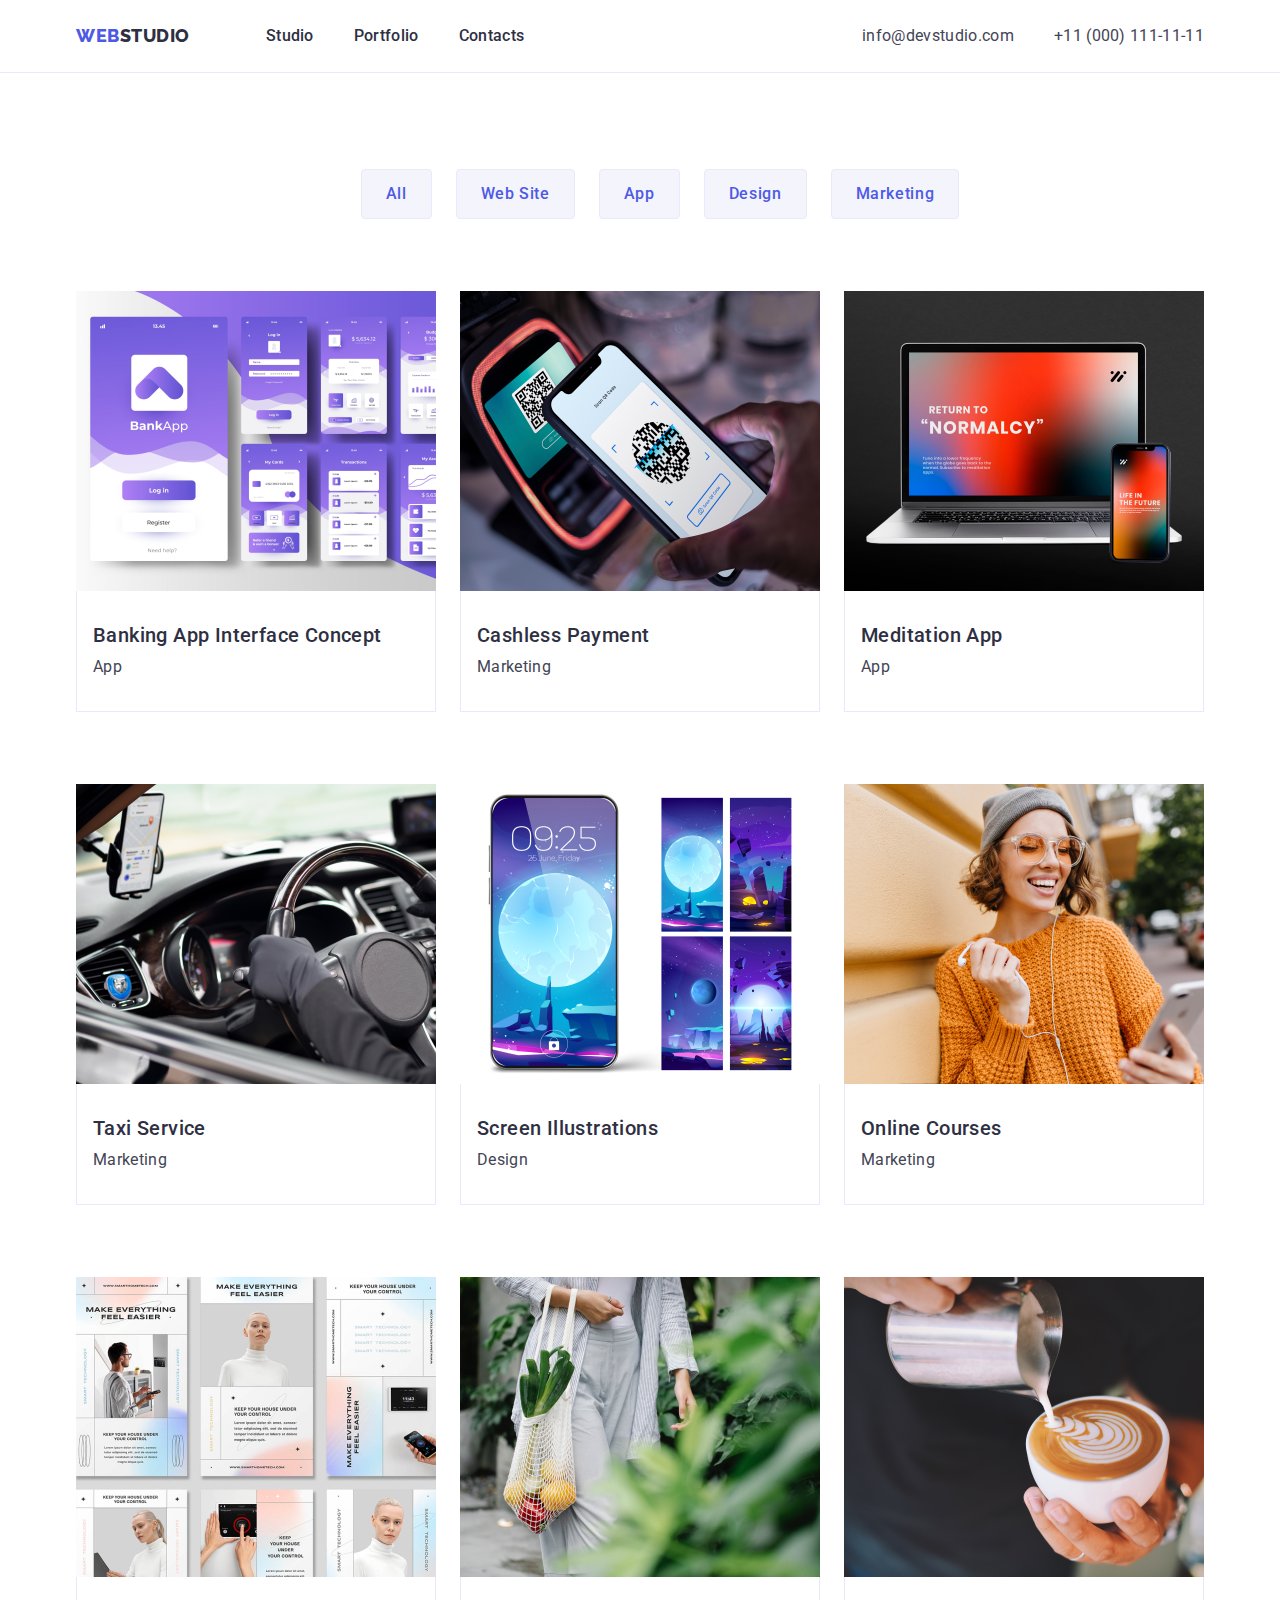
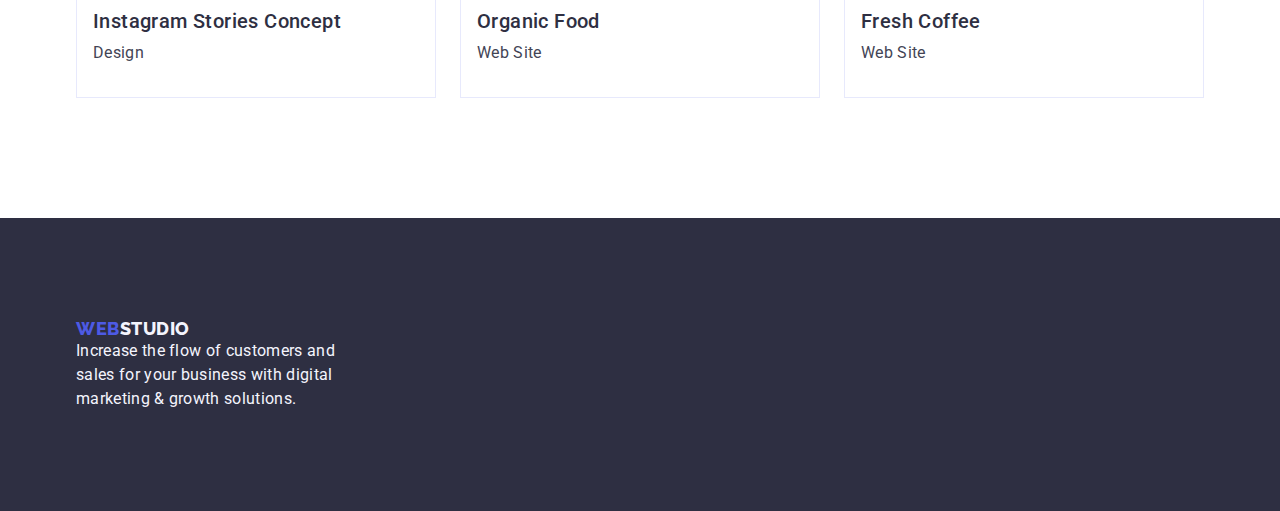
==== portfolio.html @ c572148c "Initial commit" ====
<!DOCTYPE html>
<html lang="en">

<head>
    <meta charset="UTF-8">
    <meta http-equiv="X-UA-Compatible" content="IE=edge">
    <meta name="viewport" content="width=device-width, initial-scale=1.0">
    <link rel="stylesheet" href="https://cdn.jsdelivr.net/npm/modern-normalize@1.1.0/modern-normalize.min.css">
    <link rel="preconnect" href="https://fonts.googleapis.com">
    <link rel="preconnect" href="https://fonts.gstatic.com" crossorigin>
    <link
        href="https://fonts.googleapis.com/css2?family=Raleway:wght@800&family=Roboto:wght@400;500;700;900&display=swap"
        rel="stylesheet">
    <link rel="stylesheet" href="./css/styles.css" />
    <title>Portfolio</title>
</head>

<body>
    <!-- Header Page -->
    <header class="page-header">

        <div class="container header-container">
            <nav class="nav-container">
                <a class="logo link" href="./index.html">Web<span class="logo-studio">Studio</span></a>
                <ul class="list nav-list-container">
                    <li><a class="nav-links link" href="./index.html">Studio</a></li>
                    <li><a class="nav-links link" href="./portfolio.html">Portfolio</a></li>
                    <li><a class="nav-links link" href="">Contacts</a></li>
                </ul>
            </nav>
            <address class="adress-list adress-container">
                <ul class="adress-links list adress-list-container">
                    <li><a class="adress-link link" href="mailto:info@devstudio.com">info@devstudio.com</a></li>
                    <li><a class="adress-link link" href="tel:+110001111111">+11 (000) 111-11-11</a></li>
                </ul>
            </address>
        </div>
    </header>
    <!-- Main Content -->
    <main>

        <section class="portfolio-main">

            <div class="container">
                <h1 class="visually-hidden">Portfolio-content</h1>

                <!-- Buttons -->

                <ul class="list buttons-list-container">
                    <li><button type="button" class="button-list">All</button></li>
                    <li><button type="button" class="button-list">Web Site</button></li>
                    <li><button type="button" class="button-list">App</button></li>
                    <li><button type="button" class="button-list">Design</button></li>
                    <li><button type="button" class="button-list">Marketing</button></li>
                </ul>

                <!-- Project Cards -->


                <ul class="list project-card-container">
                    <li class="project-card-list">
                        <a class="link" href="">
                            <img src="./images/portfolio/Card1.jpg" alt="Banking App Interface" width="360"
                                height="300">
                            <div class="card-container">
                                <h2 class="project-card-title">Banking App Interface Concept</h2>
                                <p class="project-card-text">App</p>
                            </div>
                        </a>
                    </li>
                    <li class="project-card-list">
                        <a class="link" href="">
                            <img src="./images/portfolio/Card2.jpg" alt="Phone scans QR code" width="360" height="300">
                            <div class="card-container">
                                <h2 class="project-card-title">Cashless Payment</h2>
                                <p class="project-card-text">Marketing</p>
                            </div>
                        </a>
                    </li>
                    <li class="project-card-list">
                        <a class="link" href="">
                            <img src="./images/portfolio/Card3.jpg" alt="Laptop and phone" width="360" height="300">
                            <div class="card-container">
                                <h2 class="project-card-title">Meditation App</h2>
                                <p class="project-card-text">App</p>
                            </div>
                        </a>
                    </li>
                    <li class="project-card-list">
                        <a class="link" href="">
                            <img src="./images/portfolio/Card4.jpg" alt="car steering wheel" width="360" height="300">
                            <div class="card-container">
                                <h2 class="project-card-title">Taxi Service</h2>
                                <p class="project-card-text">Marketing</p>
                            </div>
                        </a>
                    </li>
                    <li class="project-card-list">
                        <a class="link" href="">
                            <img src="./images/portfolio/Card5.jpg" alt="Screen Illustrations" width="360" height="300">
                            <div class="card-container">
                                <h2 class="project-card-title">Screen Illustrations</h2>
                                <p class="project-card-text">Design</p>
                            </div>
                        </a>
                    </li>
                    <li class="project-card-list">
                        <a class="link" href="">
                            <img src="./images/portfolio/Card6.jpg" alt="Marketing" width="360" height="300">
                            <div class="card-container">
                                <h2 class="project-card-title">Online Courses</h2>
                                <p class="project-card-text">Marketing</p>
                            </div>
                        </a>
                    </li>
                    <li class="project-card-list">
                        <a class="link" href="">
                            <img src="./images/portfolio/Card7.jpg" alt="Instagram Stories Concept" width="360"
                                height="300">
                            <div class="card-container">
                                <h2 class="project-card-title">Instagram Stories Concept</h2>
                                <p class="project-card-text">Design</p>
                            </div>
                        </a>
                    </li>
                    <li class="project-card-list">
                        <a class="link" href="">
                            <img src="./images/portfolio/Card8.jpg" alt="Woman carrying fruit and vegetables in a bag"
                                width="360" height="300">
                            <div class="card-container">
                                <h2 class="project-card-title">Organic Food</h2>
                                <p class="project-card-text">Web Site</p>
                            </div>
                        </a>
                    </li>
                    <li class="project-card-list">
                        <a class="link" href="">
                            <img src="./images/portfolio/Card9.jpg" alt="cream coffee" width="360" height="300">
                            <div class="card-container">
                                <h2 class="project-card-title">Fresh Coffee</h2>
                                <p class="project-card-text">Web Site</p>
                            </div>
                        </a>
                    </li>
                </ul>
            </div>
        </section>

    </main>

    <!-- Footer Page -->
    <footer class="page-footer">
        <div class="container footer-container">
            <a class="logo link" href="./index.html">Web<span class="logo-footer">Studio</span></a>
            <p class="footer-text footer-text-container">
                Increase the flow of customers and sales for your business with digital marketing & growth solutions.
            </p>
        </div>

    </footer>
</body>

</html>
---- css/styles.css ----
:root {
    --PrimaryBrand: #4D5AE5;
    --PressedState: #404BBF;
    --TextColor: #2E2F42;
    --WhiteBackground: #FFFFFF;
    --BodyText: #434455;
    --Cloud: #F4F4FD;
}

body {
    font-family: 'Roboto', sans-serif;
    color: #434455;
    background-color: #FFFFFF;
}

button {
    cursor: pointer;
    font-family: inherit;
}

.container {
    width: 1158px;
    padding: 0 15px;
    margin: 0 auto;
}

h1, h2, h3, h4, h5, h6,
p {
    margin: 0;
}

img {
    display: block;
}

* {
    margin-top: 0;
    margin-bottom: 0;
}

.visually-hidden {
    position: absolute;
    width: 1px;
    height: 1px;
    margin: -1px;
    border: 0;
    padding: 0;
    white-space: nowrap;
    clip-path: inset(100%);
    clip: rect(0 0 0 0);
    overflow: hidden;
}

/* Header */

.page-header {
    background-color: var(--WhiteBackground);
    border-bottom: 1px solid #E7E9FC;
}

.header-container {
    display: flex;
    align-items: center;
    justify-content: space-between;
}

.nav-container {
    display: flex;
    align-items: center;
    justify-content: space-between;
}

.nav-list-container {
    display: flex;
    align-items: center;
    gap: 40px; 
    padding: 24px 0;
}

.link {
    text-decoration: none;
}

.list {
    list-style: none;
}

.logo {
    font-family: 'Raleway', sans-serif;
    font-weight: 800;
    font-size: 18px;
    line-height: 1.17;
    letter-spacing: 0.03em;
    text-transform: uppercase;
    color: var(--PrimaryBrand);
    margin-right: 76px;
}

.logo-studio {
    color: var(--TextColor);
}

.nav-links {
    font-weight: 500;
    font-size: 16px;
    line-height: 1.5;
    letter-spacing: 0.02em;
    color: var(--TextColor);
    padding: 24px 0;
}

.nav-links:hover,
.nav-links:focus {
    color: var(--PressedState);
}

.adress-container {
    display: flex;
}

.adress-list-container {
    display: flex;
    align-items: center;
    gap: 40px;
}

.adress-list {
    font-style: normal;
}

.adress-link {
    font-size: 16px;
    line-height: 1.5;
    letter-spacing: 0.02em;
    color: var(--BodyText);
}

.adress-link:hover,
.adress-link:focus {
color: var(--PressedState);
}

/* Home-page main */

/* Hero Content */

.hero {
    background-color: #2E2F42;
    padding: 188px 0;
}

.hero-container {
    display: flex;
    flex-direction: column;
    justify-content: center;
    align-items: center;
}

.main-title-container {
    max-width: 496px;
    text-align: center;
}

.main-title {
    font-weight: 700;
    font-size: 56px;
    line-height: 1.07;
    text-align: center;
    letter-spacing: 0.02em;
    color: #FFFFFF;
}

.main-button-container {
    min-width: 169px;
    height: 56px;
    align-items: center;
    margin-top: 48px;
}

.main-button {
    background-color: var(--PrimaryBrand);
    color: #FFFFFF;
    font-weight: 500;
    font-size: 16px;
    line-height: 1.5;
    letter-spacing: 0.04em;
    border: 0;
    box-shadow: 0px 4px 4px rgba(0, 0, 0, 0.15);
    border-radius: 4px;
}

.main-button:hover,
.main-button:focus {
    background-color: #404BBF;
}

/* Adventages */

.adventages {
padding: 120px 0;
} 

.adventages-list-container {
    display: flex;
    gap: 24px;
    text-align: row;
    padding-left: 0;
    padding-right: 0;
}

.adventages-item-container {
flex-basis: 264px;
}

.adventage-title-container {
    margin-bottom: 8px;
}

.adventage-title {
    font-weight: 500;
    font-size: 20px;
    line-height: 1.2;   
    letter-spacing: 0.02em;
    color: #2E2F42;
}

.adventage-text {
    font-size: 16px;
    line-height: 1.5;
    letter-spacing: 0.02em;
    color: var(--BodyText);
}

/* Activity of the company */

.activity {
    padding-bottom: 120px;
}

.activity-list-container {
    display: flex;
    align-items: center;
    gap: 24px;
    padding-left: 0;
    padding-right: 0;
}

.activity-title {
    font-weight: 700;
    font-size: 36px;
    text-align: center;
    line-height: 1.11;
    letter-spacing: 0.02em;
    text-transform: capitalize;
    color: var(--TextColor);
    margin-bottom: 72px;
}

.activity-item-container {
    flex-basis: calc((100% - 2 * 24px) / 3);
}

/* Team */

.team-section {
    background-color: var(--Cloud);
    padding: 120px 0;
}

.team-list-container {
    display: flex;
    align-items: center;
    gap: 24px;
}

.team-title {
    font-weight: 700;
    font-size: 36px;
    line-height: 1.11;
    text-align: center;
    letter-spacing: 0.02em;
    text-transform: capitalize;
    color: #2E2F42;
    margin-bottom: 72px;
}

.team-component {
    background-color: #FFFFFF;
    text-align: center;
    box-shadow: 0px 1px 6px rgba(46, 47, 66, 0.08), 0px 1px 1px rgba(46, 47, 66, 0.16), 0px 2px 1px rgba(46, 47, 66, 0.08);
        border-radius: 0px 0px 4px 4px;
}

.team-item {
    padding: 32px 16px;
}

.list-title {
    font-weight: 500;
    font-size: 20px;
    line-height: 1.2;
    letter-spacing: 0.02em;
    color: #2E2F42;
    margin-bottom: 8px;
    text-align: center;
}

.team-text {
    text-align: center;
    font-size: 16px;
    line-height: 1.5;
    letter-spacing: 0.02em;
    color: var(--BodyText);
    margin-bottom: 32px;
}

/* Footer */

.page-footer {
    background: #2E2F42;;
    padding: 100px 0
}

.logo-footer {
    color: #F4F4FD;
}

.link-footer {
    display: inline-block;
    margin-bottom: 16px;
}

.footer-text {
    font-size: 16px;
    line-height: 1.5;
    letter-spacing: 0.02em;
    color: #F4F4FD;
    max-width: 264px;
}










/* Portfolio main*/

.portfolio-main {
    padding-top: 96px;
    padding-bottom: 120px;
}

.buttons-list-container {
    display: flex;
    align-items: center;
    justify-content: center;
    gap: 24px;
    margin-bottom: 72px;
}

.button-list {
    background-color: var(--Cloud);
    font-weight: 500;
    font-size: 16px;
    line-height: 1.5;
    letter-spacing: 0.04em;
    color: #4D5AE5;
    border: 1px solid #E7E9FC;
    border-radius: 4px;
    padding: 12px 24px;
}

.button-list:hover,
.button-list:focus {
    background-color: var(--PressedState);
    color: #FFFFFF;
    box-shadow: 0px 3px 1px rgba(0, 0, 0, 0.1), 0px 2px 1px rgba(0, 0, 0, 0.08), 0px 2px 2px rgba(0, 0, 0, 0.12);
    border-radius: 4px;
    border: 1px solid transparent;

}

.card-container {
    border: 1px solid #E7E9FC;
    border-top: 0;
    padding: 32px 16px;
}

.project-card-container {
    padding-left: 0;
    padding-right: 0;
    display: flex;
    flex-wrap: wrap;
    gap: 24px;
    row-gap: 48px;
}

.project-card-list {
    flex-basis: calc((100% - 2 * 24px) / 3);
    margin-bottom: 24px;
}

.project-card-list:nth-last-child(-n+3) {
    margin-bottom: 0;
}

.project-card-title {
    font-weight: 500;
    font-size: 20px;
    line-height: 1.2;
    letter-spacing: 0.02em;
    color: var(--TextColor);
    margin-bottom: 8px;
}

.project-card-text {
    font-size: 16px;
    line-height: 1.5;
    letter-spacing: 0.02em;
    color: var(--BodyText);
}
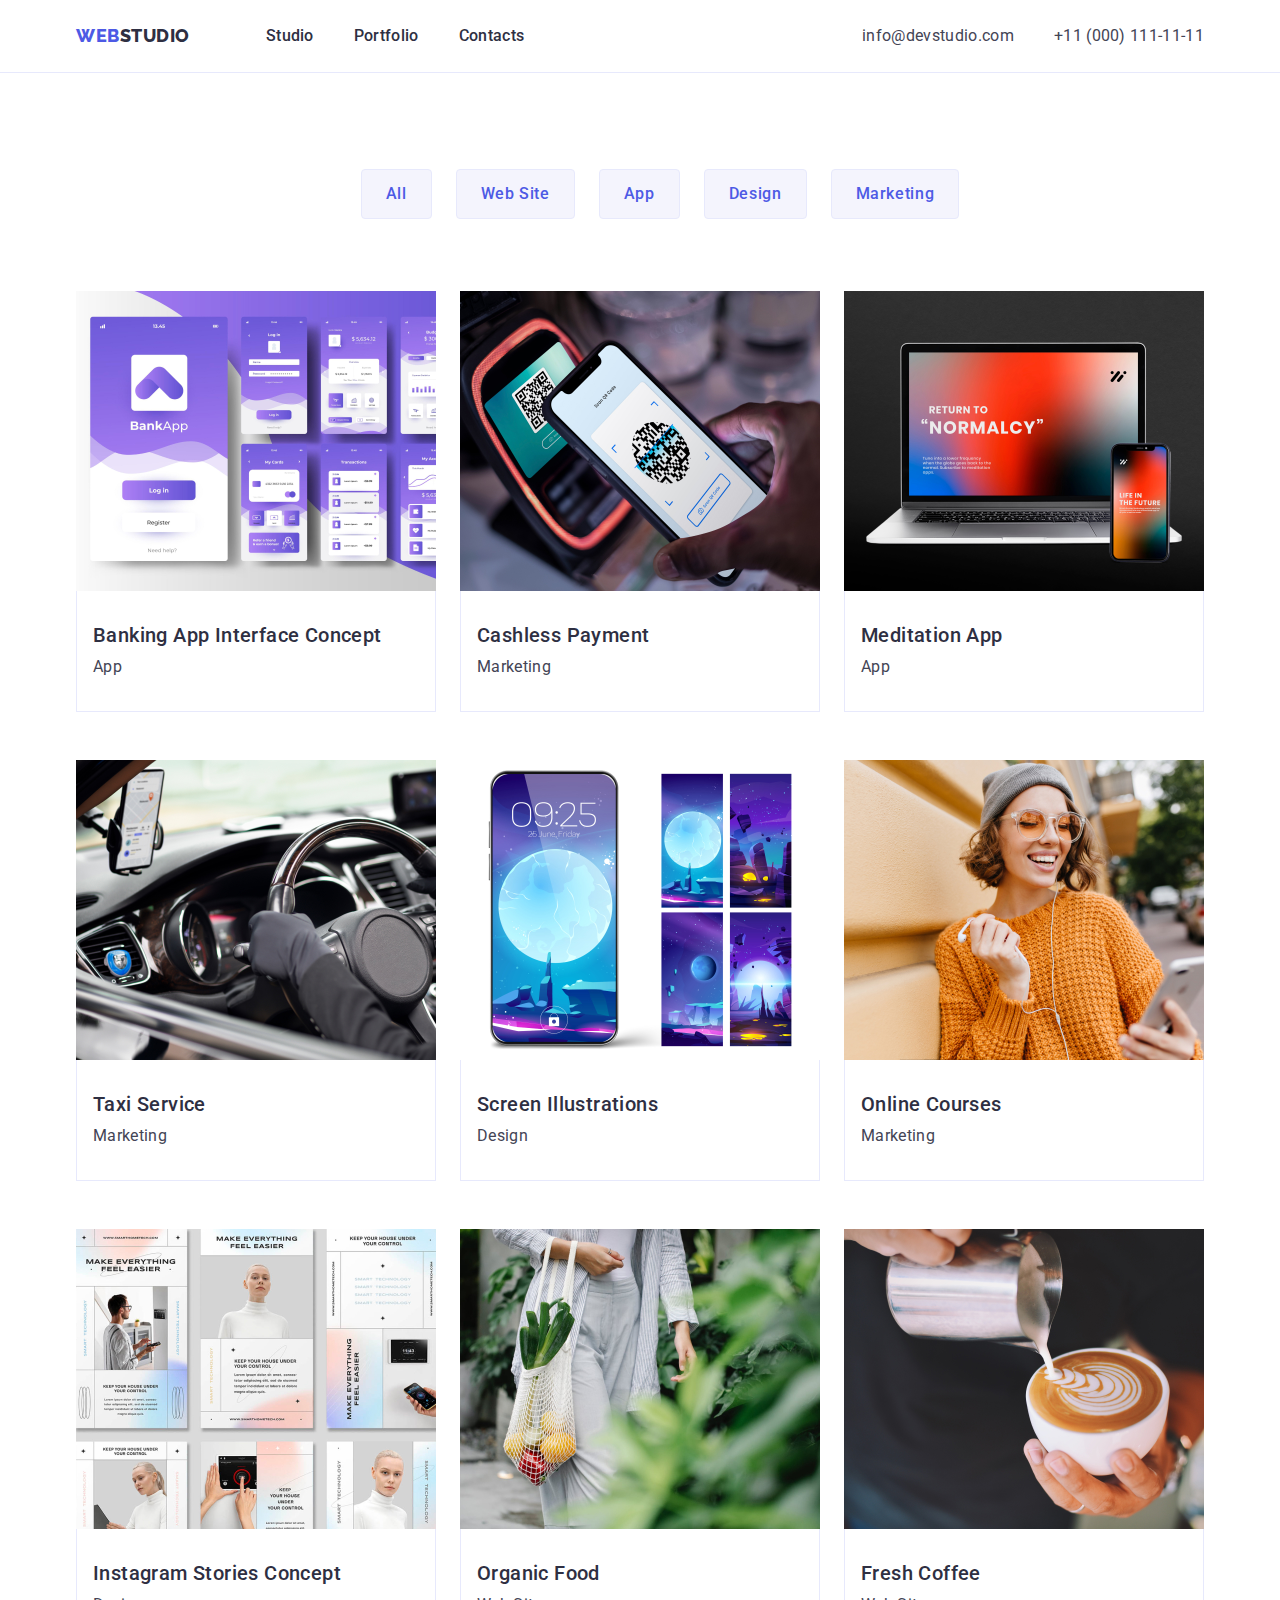
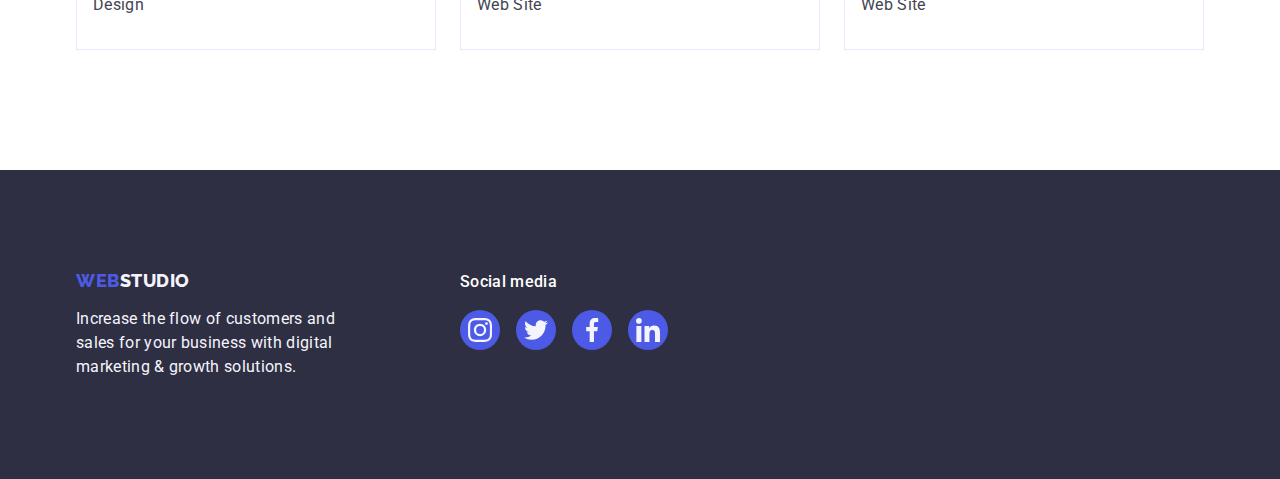
==== commit 0ad4614d: "animation add-on" ====
--- a/portfolio.html
+++ b/portfolio.html
@@ -11,7 +11,7 @@
     <link
         href="https://fonts.googleapis.com/css2?family=Raleway:wght@800&family=Roboto:wght@400;500;700;900&display=swap"
         rel="stylesheet">
-    <link rel="stylesheet" href="./css/styles.css" />
+    <link rel="stylesheet" href="./css/styles.css">
     <title>Portfolio</title>
 </head>
 
@@ -151,10 +151,40 @@
     <!-- Footer Page -->
     <footer class="page-footer">
         <div class="container footer-container">
-            <a class="logo link" href="./index.html">Web<span class="logo-footer">Studio</span></a>
-            <p class="footer-text footer-text-container">
-                Increase the flow of customers and sales for your business with digital marketing & growth solutions.
-            </p>
+            <div class="footer-information">
+                <a class="logo link link-footer" href="./index.html">Web<span class="logo-footer">Studio</span></a>
+                <p class="footer-text">
+                    Increase the flow of customers and sales for your business with digital marketing & growth
+                    solutions.
+                </p>
+            </div>
+
+            <div class="footer-social-media">
+                <p class="social-media-title">Social media</p>
+                <div class="footer-logo-list">
+                    <a class="footer-logo-link link" href="">
+                        <svg class="" width="24" height="24">
+                            <use href="./images/icons.svg#instagram"></use>
+                        </svg>
+                    </a>
+                    <a class="footer-logo-link link" href="">
+                        <svg class="" width="24" height="24">
+                            <use href="./images/icons.svg#twitter"></use>
+                        </svg>
+                    </a>
+                    <a class="footer-logo-link link" href="">
+                        <svg class="" width="24" height="24">
+                            <use href="./images/icons.svg#facebook"></use>
+                        </svg>
+                    </a>
+                    <a class="footer-logo-link link" href="">
+                        <svg class="" width="24" height="24">
+                            <use href="./images/icons.svg#linkedin"></use>
+                        </svg>
+                    </a>
+                </div>
+            </div>
+
         </div>
 
     </footer>
--- a/css/styles.css
+++ b/css/styles.css
@@ -5,6 +5,7 @@
     --WhiteBackground: #FFFFFF;
     --BodyText: #434455;
     --Cloud: #F4F4FD;
+    --Green: #31D0AA;
 }
 
 body {
@@ -111,6 +112,8 @@
 
 .nav-links:hover,
 .nav-links:focus {
+    transition-duration: 250ms;
+    transition-timing-function: cubic-bezier(0.4, 0, 0.2, 1);
     color: var(--PressedState);
 }
 
@@ -137,6 +140,8 @@
 
 .adress-link:hover,
 .adress-link:focus {
+    transition-duration: 250ms;
+    transition-timing-function: cubic-bezier(0.4, 0, 0.2, 1);
 color: var(--PressedState);
 }
 
@@ -145,7 +150,13 @@
 /* Hero Content */
 
 .hero {
+    max-width: 1440px;
+    margin: 0 auto;
     background-color: #2E2F42;
+    background-image: linear-gradient(rgba(46, 47, 66, 0.70), rgba(46, 47, 66, 0.70)), url(../images/main/hero.jpg);
+    background-position: center;
+    background-size: cover;
+    background-repeat: no-repeat;
     padding: 188px 0;
 }
 
@@ -191,6 +202,8 @@
 
 .main-button:hover,
 .main-button:focus {
+    transition-duration: 250ms;
+    transition-timing-function: cubic-bezier(0.4, 0, 0.2, 1);
     background-color: #404BBF;
 }
 
@@ -210,6 +223,17 @@
 
 .adventages-item-container {
 flex-basis: 264px;
+}
+
+.adventages-logo {
+    width: 264px;
+    height: 112px;
+    background-color: var(--Cloud);
+    display: flex;
+    justify-content: center;
+    align-items: center;
+    margin-bottom: 8px;
+    border-radius: 4px;
 }
 
 .adventage-title-container {
@@ -311,14 +335,91 @@
     line-height: 1.5;
     letter-spacing: 0.02em;
     color: var(--BodyText);
-    margin-bottom: 32px;
-}
+}
+
+.team-logo {
+    display: flex;
+    justify-content: center;
+    align-items: center;
+    gap: 24px;
+    margin-top: 8px;
+}
+
+.team-logo-link {
+    display: flex;
+    justify-content: center;
+    align-items: center;
+    width: 40px;
+    height: 40px;
+    border-radius: 50%;
+    background-color: var(--PrimaryBrand);
+}
+
+.team-logo-link:hover,
+.team-logo-link:focus {
+    transition-duration: 250ms;
+    transition-timing-function: cubic-bezier(0.4, 0, 0.2, 1);
+    background-color: var(--PressedState);
+}
+
+
+/* Customers */
+
+.customers-title {
+    color: var(--TextColor);
+    font-size: 36px;
+    font-weight: 700;
+    line-height: 40px;
+    letter-spacing: 0.72px;
+    text-transform: capitalize;
+    text-align: center;
+    margin-top: 120px;
+    margin-bottom: 72px;
+}
+
+.customers-list {
+    display: inline-flex;
+    align-items: flex-start;
+    gap: 24px;
+    margin-bottom: 120px;
+}
+
+.customers-component {
+    display: flex;
+    justify-content: center;
+    align-items: center;
+    width: 168px;
+    height: 88px;
+    border-radius: 4px;
+    border: 1px solid #8E8F99;
+}
+
+.customers-component:hover,
+.customers-component:focus {
+    transition-duration: 250ms;
+    transition-timing-function: cubic-bezier(0.4, 0, 0.2, 1);
+    border-color: var(--PressedState);
+}
+
+.customers-component:hover .customers-logo,
+.customers-component:focus .customers-logo {
+    transition-duration: 250ms;
+    transition-timing-function: cubic-bezier(0.4, 0, 0.2, 1);
+    fill: var(--PressedState);
+}
+
+
+.customers-logo {
+    fill: #8E8F99;
+}
+
+
 
 /* Footer */
 
 .page-footer {
     background: #2E2F42;;
-    padding: 100px 0
+    padding: 100px 0;
 }
 
 .logo-footer {
@@ -335,10 +436,51 @@
     line-height: 1.5;
     letter-spacing: 0.02em;
     color: #F4F4FD;
-    max-width: 264px;
-}
-
-
+    width: 264px;
+}
+
+.footer-container{
+    display: flex;
+}
+
+.footer-social-media {
+    margin-left: 120px;
+    width: 208px;
+    height: 80px;
+}
+
+.social-media-title {
+    color: var(--WhiteBackground);
+    font-size: 16px;
+    font-weight: 500;
+    line-height: 24px;
+    letter-spacing: 0.32px;
+    margin-bottom: 16px;
+}
+
+.footer-logo-list {
+    display: flex;
+    justify-content: center;
+    align-items: center;
+    gap: 16px;
+}
+
+.footer-logo-link {
+    display: flex;
+    justify-content: center;
+    align-items: center;
+    width: 40px;
+    height: 40px;
+    border-radius: 50%;
+    background-color: var(--PrimaryBrand);
+}
+
+.footer-logo-link:hover,
+.footer-logo-link:focus {
+    transition-duration: 250ms;
+    transition-timing-function: cubic-bezier(0.4, 0, 0.2, 1);
+    background-color: var(--Green);
+}
 
 
 
@@ -376,6 +518,8 @@
 
 .button-list:hover,
 .button-list:focus {
+    transition-duration: 250ms;
+    transition-timing-function: cubic-bezier(0.4, 0, 0.2, 1);
     background-color: var(--PressedState);
     color: #FFFFFF;
     box-shadow: 0px 3px 1px rgba(0, 0, 0, 0.1), 0px 2px 1px rgba(0, 0, 0, 0.08), 0px 2px 2px rgba(0, 0, 0, 0.12);
@@ -390,6 +534,12 @@
     padding: 32px 16px;
 }
 
+.project-card-list:hover .card-container {
+    transition-duration: 250ms;
+    transition-timing-function: cubic-bezier(0.4, 0, 0.2, 1);
+    box-shadow: 0px 2px 1px 0px rgba(46, 47, 66, 0.08), 0px 1px 1px 0px rgba(46, 47, 66, 0.16), 0px 1px 6px 0px rgba(46, 47, 66, 0.08);
+}
+
 .project-card-container {
     padding-left: 0;
     padding-right: 0;
@@ -401,7 +551,6 @@
 
 .project-card-list {
     flex-basis: calc((100% - 2 * 24px) / 3);
-    margin-bottom: 24px;
 }
 
 .project-card-list:nth-last-child(-n+3) {
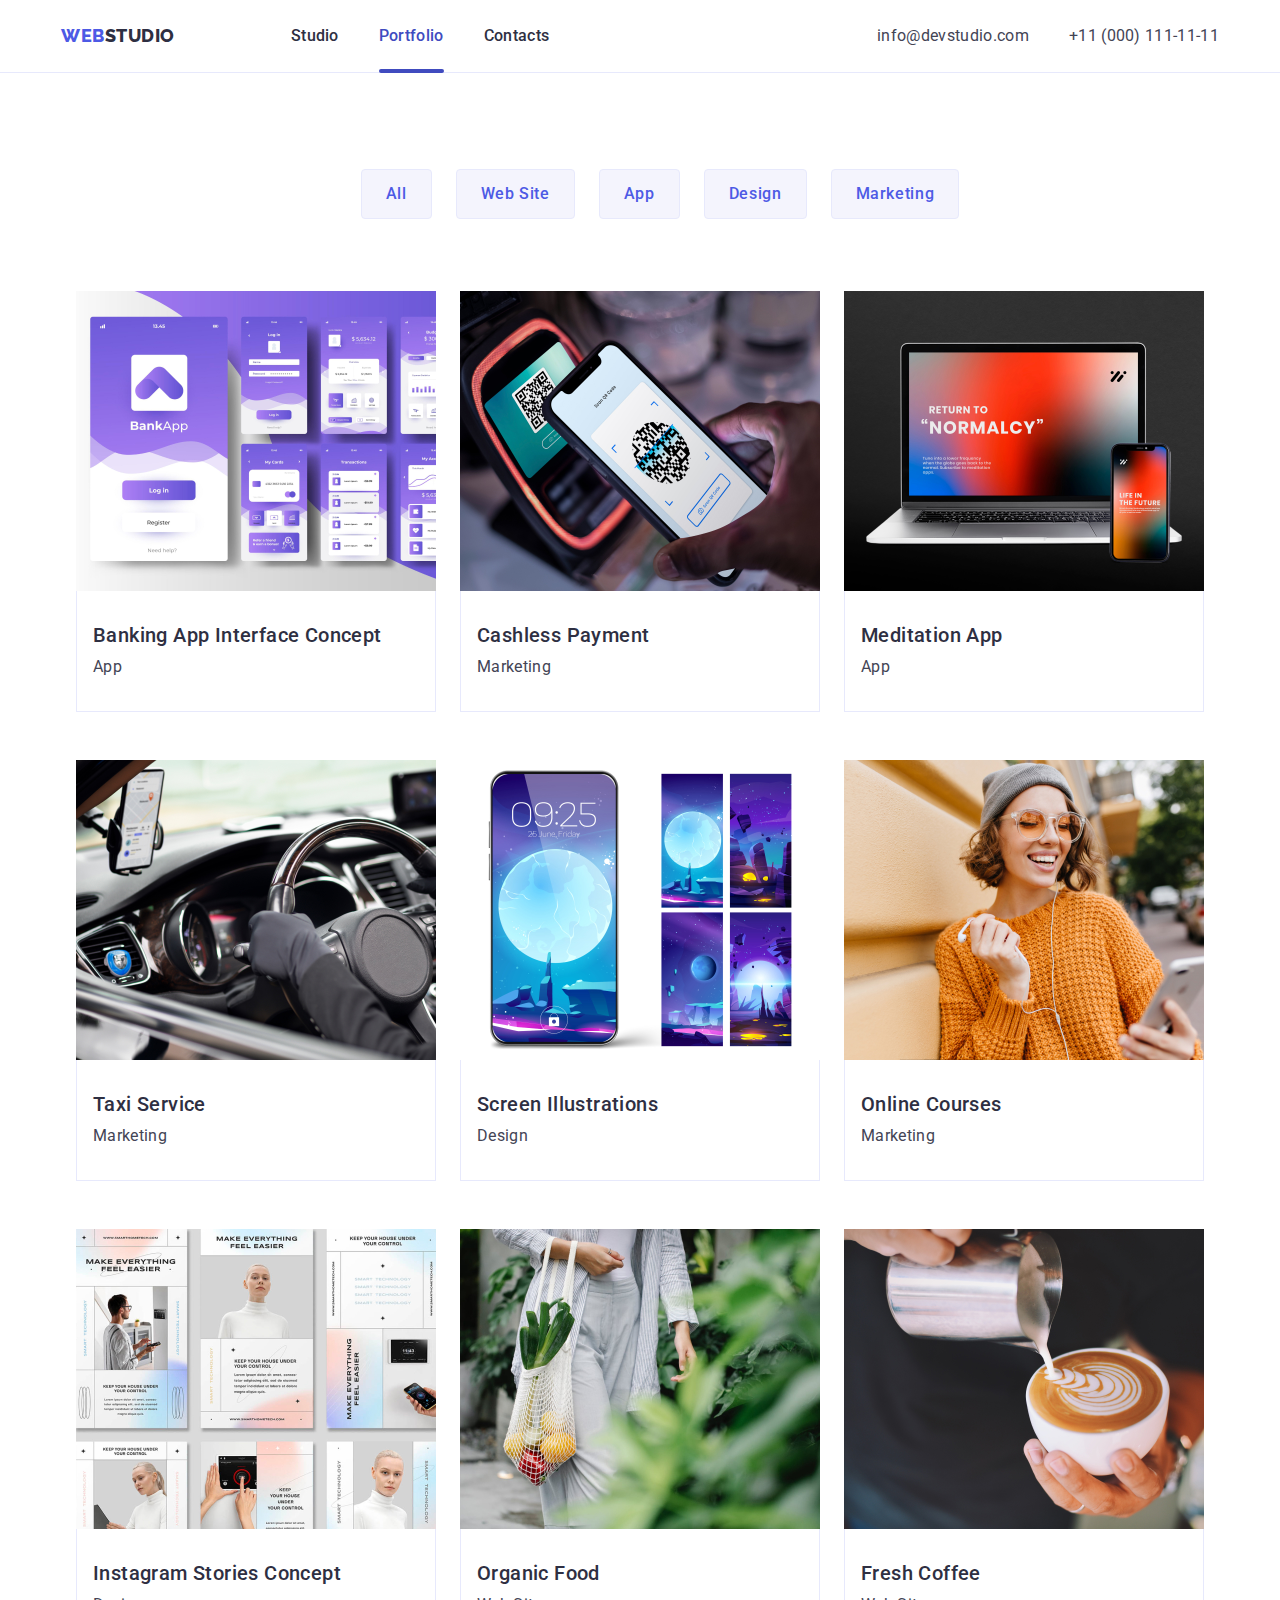
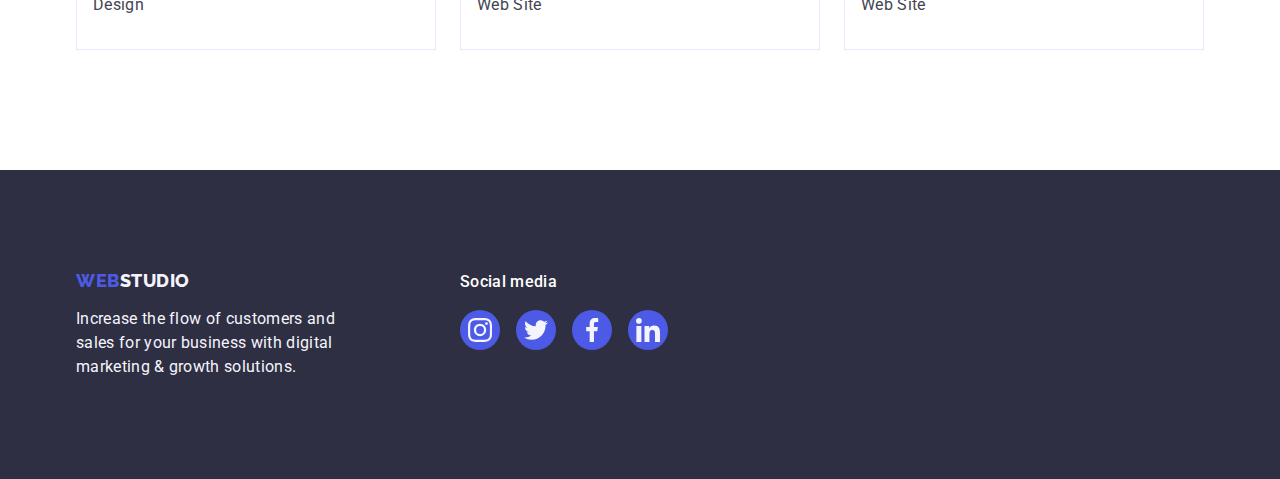
==== commit a691fa74: "animation add-on1" ====
--- a/portfolio.html
+++ b/portfolio.html
@@ -24,7 +24,7 @@
                 <a class="logo link" href="./index.html">Web<span class="logo-studio">Studio</span></a>
                 <ul class="list nav-list-container">
                     <li><a class="nav-links link" href="./index.html">Studio</a></li>
-                    <li><a class="nav-links link" href="./portfolio.html">Portfolio</a></li>
+                    <li><a class="nav-links link active" href="./portfolio.html">Portfolio</a></li>
                     <li><a class="nav-links link" href="">Contacts</a></li>
                 </ul>
             </nav>
@@ -59,9 +59,22 @@
 
                 <ul class="list project-card-container">
                     <li class="project-card-list">
-                        <a class="link" href="">
-                            <img src="./images/portfolio/Card1.jpg" alt="Banking App Interface" width="360"
-                                height="300">
+
+                        <a class="link" href="">
+                            <div class="project-card-wrapper">
+                                <img src="./images/portfolio/Card1.jpg" alt="Banking App Interface" width="360"
+                                    height="300">
+                                <div class="overlay">
+                                    <p class="overlay-text">
+                                        14 Stylish and User-Friendly App Design Concepts · Task Manager App · Calorie
+                                        Tracker
+                                        App · Exotic Fruit Ecommerce App ·
+                                        Cloud Storage App
+                                        Cashless Payment
+                                        Marketing
+                                    </p>
+                                </div>
+                            </div>
                             <div class="card-container">
                                 <h2 class="project-card-title">Banking App Interface Concept</h2>
                                 <p class="project-card-text">App</p>
@@ -70,7 +83,20 @@
                     </li>
                     <li class="project-card-list">
                         <a class="link" href="">
-                            <img src="./images/portfolio/Card2.jpg" alt="Phone scans QR code" width="360" height="300">
+                            <div class="project-card-wrapper">
+                                <img src="./images/portfolio/Card2.jpg" alt="Phone scans QR code" width="360"
+                                    height="300">
+                                <div class="overlay">
+                                    <p class="overlay-text">
+                                        14 Stylish and User-Friendly App Design Concepts · Task Manager App · Calorie
+                                        Tracker
+                                        App · Exotic Fruit Ecommerce App ·
+                                        Cloud Storage App
+                                        Cashless Payment
+                                        Marketing
+                                    </p>
+                                </div>
+                            </div>
                             <div class="card-container">
                                 <h2 class="project-card-title">Cashless Payment</h2>
                                 <p class="project-card-text">Marketing</p>
@@ -79,7 +105,19 @@
                     </li>
                     <li class="project-card-list">
                         <a class="link" href="">
-                            <img src="./images/portfolio/Card3.jpg" alt="Laptop and phone" width="360" height="300">
+                            <div class="project-card-wrapper">
+                                <img src="./images/portfolio/Card3.jpg" alt="Laptop and phone" width="360" height="300">
+                                <div class="overlay">
+                                    <p class="overlay-text">
+                                        14 Stylish and User-Friendly App Design Concepts · Task Manager App · Calorie
+                                        Tracker
+                                        App · Exotic Fruit Ecommerce App ·
+                                        Cloud Storage App
+                                        Cashless Payment
+                                        Marketing
+                                    </p>
+                                </div>
+                            </div>
                             <div class="card-container">
                                 <h2 class="project-card-title">Meditation App</h2>
                                 <p class="project-card-text">App</p>
@@ -88,7 +126,20 @@
                     </li>
                     <li class="project-card-list">
                         <a class="link" href="">
-                            <img src="./images/portfolio/Card4.jpg" alt="car steering wheel" width="360" height="300">
+                            <div class="project-card-wrapper">
+                                <img src="./images/portfolio/Card4.jpg" alt="car steering wheel" width="360"
+                                    height="300">
+                                <div class="overlay">
+                                    <p class="overlay-text">
+                                        14 Stylish and User-Friendly App Design Concepts · Task Manager App · Calorie
+                                        Tracker
+                                        App · Exotic Fruit Ecommerce App ·
+                                        Cloud Storage App
+                                        Cashless Payment
+                                        Marketing
+                                    </p>
+                                </div>
+                            </div>
                             <div class="card-container">
                                 <h2 class="project-card-title">Taxi Service</h2>
                                 <p class="project-card-text">Marketing</p>
@@ -97,7 +148,20 @@
                     </li>
                     <li class="project-card-list">
                         <a class="link" href="">
-                            <img src="./images/portfolio/Card5.jpg" alt="Screen Illustrations" width="360" height="300">
+                            <div class="project-card-wrapper">
+                                <img src="./images/portfolio/Card5.jpg" alt="Screen Illustrations" width="360"
+                                    height="300">
+                                <div class="overlay">
+                                    <p class="overlay-text">
+                                        14 Stylish and User-Friendly App Design Concepts · Task Manager App · Calorie
+                                        Tracker
+                                        App · Exotic Fruit Ecommerce App ·
+                                        Cloud Storage App
+                                        Cashless Payment
+                                        Marketing
+                                    </p>
+                                </div>
+                            </div>
                             <div class="card-container">
                                 <h2 class="project-card-title">Screen Illustrations</h2>
                                 <p class="project-card-text">Design</p>
@@ -106,7 +170,19 @@
                     </li>
                     <li class="project-card-list">
                         <a class="link" href="">
-                            <img src="./images/portfolio/Card6.jpg" alt="Marketing" width="360" height="300">
+                            <div class="project-card-wrapper">
+                                <img src="./images/portfolio/Card6.jpg" alt="Marketing" width="360" height="300">
+                                <div class="overlay">
+                                    <p class="overlay-text">
+                                        14 Stylish and User-Friendly App Design Concepts · Task Manager App · Calorie
+                                        Tracker
+                                        App · Exotic Fruit Ecommerce App ·
+                                        Cloud Storage App
+                                        Cashless Payment
+                                        Marketing
+                                    </p>
+                                </div>
+                            </div>
                             <div class="card-container">
                                 <h2 class="project-card-title">Online Courses</h2>
                                 <p class="project-card-text">Marketing</p>
@@ -115,8 +191,20 @@
                     </li>
                     <li class="project-card-list">
                         <a class="link" href="">
-                            <img src="./images/portfolio/Card7.jpg" alt="Instagram Stories Concept" width="360"
-                                height="300">
+                            <div class="project-card-wrapper">
+                                <img src="./images/portfolio/Card7.jpg" alt="Instagram Stories Concept" width="360"
+                                    height="300">
+                                <div class="overlay">
+                                    <p class="overlay-text">
+                                        14 Stylish and User-Friendly App Design Concepts · Task Manager App · Calorie
+                                        Tracker
+                                        App · Exotic Fruit Ecommerce App ·
+                                        Cloud Storage App
+                                        Cashless Payment
+                                        Marketing
+                                    </p>
+                                </div>
+                            </div>
                             <div class="card-container">
                                 <h2 class="project-card-title">Instagram Stories Concept</h2>
                                 <p class="project-card-text">Design</p>
@@ -125,8 +213,20 @@
                     </li>
                     <li class="project-card-list">
                         <a class="link" href="">
-                            <img src="./images/portfolio/Card8.jpg" alt="Woman carrying fruit and vegetables in a bag"
-                                width="360" height="300">
+                            <div class="project-card-wrapper">
+                                <img src="./images/portfolio/Card8.jpg"
+                                    alt="Woman carrying fruit and vegetables in a bag" width="360" height="300">
+                                <div class="overlay">
+                                    <p class="overlay-text">
+                                        14 Stylish and User-Friendly App Design Concepts · Task Manager App · Calorie
+                                        Tracker
+                                        App · Exotic Fruit Ecommerce App ·
+                                        Cloud Storage App
+                                        Cashless Payment
+                                        Marketing
+                                    </p>
+                                </div>
+                            </div>
                             <div class="card-container">
                                 <h2 class="project-card-title">Organic Food</h2>
                                 <p class="project-card-text">Web Site</p>
@@ -135,7 +235,19 @@
                     </li>
                     <li class="project-card-list">
                         <a class="link" href="">
-                            <img src="./images/portfolio/Card9.jpg" alt="cream coffee" width="360" height="300">
+                            <div class="project-card-wrapper">
+                                <img src="./images/portfolio/Card9.jpg" alt="cream coffee" width="360" height="300">
+                                <div class="overlay">
+                                    <p class="overlay-text">
+                                        14 Stylish and User-Friendly App Design Concepts · Task Manager App · Calorie
+                                        Tracker
+                                        App · Exotic Fruit Ecommerce App ·
+                                        Cloud Storage App
+                                        Cashless Payment
+                                        Marketing
+                                    </p>
+                                </div>
+                            </div>
                             <div class="card-container">
                                 <h2 class="project-card-title">Fresh Coffee</h2>
                                 <p class="project-card-text">Web Site</p>
--- a/css/styles.css
+++ b/css/styles.css
@@ -6,6 +6,8 @@
     --BodyText: #434455;
     --Cloud: #F4F4FD;
     --Green: #31D0AA;
+    --Dairy: #FCFCFC;
+    --CornFlower: #E7E9FC;
 }
 
 body {
@@ -63,6 +65,7 @@
     display: flex;
     align-items: center;
     justify-content: space-between;
+    padding: 24px 0;
 }
 
 .nav-container {
@@ -75,7 +78,6 @@
     display: flex;
     align-items: center;
     gap: 40px; 
-    padding: 24px 0;
 }
 
 .link {
@@ -102,18 +104,34 @@
 }
 
 .nav-links {
+    position: relative;
     font-weight: 500;
     font-size: 16px;
     line-height: 1.5;
     letter-spacing: 0.02em;
     color: var(--TextColor);
-    padding: 24px 0;
+    transition-property: color;
+    transition-duration: 250ms;
+    transition-timing-function: cubic-bezier(0.4, 0, 0.2, 1);
+}
+
+.nav-links.active {
+    color: var(--PressedState);
+}
+
+.nav-links.active::after {
+content: "";
+position: absolute;
+top: 42.5px;
+display: block;
+width: 100%;
+height: 4px;
+border-radius: 2px;
+background-color: var(--PressedState);
 }
 
 .nav-links:hover,
 .nav-links:focus {
-    transition-duration: 250ms;
-    transition-timing-function: cubic-bezier(0.4, 0, 0.2, 1);
     color: var(--PressedState);
 }
 
@@ -136,13 +154,14 @@
     line-height: 1.5;
     letter-spacing: 0.02em;
     color: var(--BodyText);
+    transition-property: color;
+    transition-duration: 250ms;
+    transition-timing-function: cubic-bezier(0.4, 0, 0.2, 1);
 }
 
 .adress-link:hover,
 .adress-link:focus {
-    transition-duration: 250ms;
-    transition-timing-function: cubic-bezier(0.4, 0, 0.2, 1);
-color: var(--PressedState);
+    color: var(--PressedState);
 }
 
 /* Home-page main */
@@ -198,12 +217,13 @@
     border: 0;
     box-shadow: 0px 4px 4px rgba(0, 0, 0, 0.15);
     border-radius: 4px;
+    transition-property: background-color;
+    transition-duration: 250ms;
+    transition-timing-function: cubic-bezier(0.4, 0, 0.2, 1);
 }
 
 .main-button:hover,
 .main-button:focus {
-    transition-duration: 250ms;
-    transition-timing-function: cubic-bezier(0.4, 0, 0.2, 1);
     background-color: #404BBF;
 }
 
@@ -353,12 +373,13 @@
     height: 40px;
     border-radius: 50%;
     background-color: var(--PrimaryBrand);
+    transition-property: background-color;
+    transition-duration: 250ms;
+    transition-timing-function: cubic-bezier(0.4, 0, 0.2, 1);
 }
 
 .team-logo-link:hover,
 .team-logo-link:focus {
-    transition-duration: 250ms;
-    transition-timing-function: cubic-bezier(0.4, 0, 0.2, 1);
     background-color: var(--PressedState);
 }
 
@@ -392,26 +413,30 @@
     height: 88px;
     border-radius: 4px;
     border: 1px solid #8E8F99;
+    transition-property: border-color;
+    transition-duration: 250ms;
+    transition-timing-function: cubic-bezier(0.4, 0, 0.2, 1);
 }
 
 .customers-component:hover,
 .customers-component:focus {
-    transition-duration: 250ms;
-    transition-timing-function: cubic-bezier(0.4, 0, 0.2, 1);
     border-color: var(--PressedState);
+}
+
+.customers-logo {
+    fill: #8E8F99;
+    transition-property: fill;
+    transition-duration: 250ms;
+    transition-timing-function: cubic-bezier(0.4, 0, 0.2, 1);
 }
 
 .customers-component:hover .customers-logo,
 .customers-component:focus .customers-logo {
-    transition-duration: 250ms;
-    transition-timing-function: cubic-bezier(0.4, 0, 0.2, 1);
     fill: var(--PressedState);
 }
 
 
-.customers-logo {
-    fill: #8E8F99;
-}
+
 
 
 
@@ -473,14 +498,83 @@
     height: 40px;
     border-radius: 50%;
     background-color: var(--PrimaryBrand);
+    transition-property: background-color;
+    transition-duration: 250ms;
+    transition-timing-function: cubic-bezier(0.4, 0, 0.2, 1);
 }
 
 .footer-logo-link:hover,
 .footer-logo-link:focus {
-    transition-duration: 250ms;
-    transition-timing-function: cubic-bezier(0.4, 0, 0.2, 1);
     background-color: var(--Green);
 }
+
+
+
+/*Modal Window*/
+
+.backdrop {
+    position: fixed;
+    top: 0;
+    left: 0;
+    width: 100%;
+    height: 100%;
+    background-color: rgba(46, 47, 66, 0.40);
+    transition: opacity 250ms ease-out, visibility 250ms ease-out;
+}
+
+.modal {
+    position: absolute;
+    top: 50%;
+    left: 50%;
+    transform: translateX(-50%) translateY(-50%);
+    width: 408px;
+    height: 584px;
+    background-color: var(--Dairy);
+    border-radius: 4px;
+    box-shadow: 0px 2px 1px 0px rgba(0, 0, 0, 0.20), 0px 1px 3px 0px rgba(0, 0, 0, 0.12), 0px 1px 1px 0px rgba(0, 0, 0, 0.14);
+    transition: opacity 300ms ease-out 250ms, transform 300ms ease-out 250ms;
+}
+
+.backdrop.is-hidden .modal {
+    opacity: 0;
+    transform: translateX(-50%) translateY(-70%);
+}
+
+.modal-btn {
+    position: absolute;
+    top: 24px;
+    right: 24px;
+    width: 24px;
+    height: 24px;
+    border-radius: 24px;
+    border: 1px solid rgba(0, 0, 0, 0.10);
+    background: var(--CornFlower);
+    display: flex;
+    justify-content: center;
+    align-items: center;
+}
+
+.backdrop.is-hidden {
+    opacity: 0;
+    visibility: hidden;
+    pointer-events: none;
+
+}
+
+.modal-btn:active {
+    background-color: var(--PressedState);
+    border: 0;
+}
+
+.modal-btn:active .modal-icon {
+    fill: #FFFFFF;
+}
+
+.modal-icon {
+    fill: var(--TextColor);
+}
+
+
 
 
 
@@ -514,12 +608,13 @@
     border: 1px solid #E7E9FC;
     border-radius: 4px;
     padding: 12px 24px;
+    transition-property: background-color, color, box-shadow, border-radius, border;
+    transition-duration: 250ms;
+    transition-timing-function: cubic-bezier(0.4, 0, 0.2, 1);
 }
 
 .button-list:hover,
 .button-list:focus {
-    transition-duration: 250ms;
-    transition-timing-function: cubic-bezier(0.4, 0, 0.2, 1);
     background-color: var(--PressedState);
     color: #FFFFFF;
     box-shadow: 0px 3px 1px rgba(0, 0, 0, 0.1), 0px 2px 1px rgba(0, 0, 0, 0.08), 0px 2px 2px rgba(0, 0, 0, 0.12);
@@ -532,11 +627,12 @@
     border: 1px solid #E7E9FC;
     border-top: 0;
     padding: 32px 16px;
+    transition-property: box-shadow;
+    transition-duration: 250ms;
+    transition-timing-function: cubic-bezier(0.4, 0, 0.2, 1);
 }
 
 .project-card-list:hover .card-container {
-    transition-duration: 250ms;
-    transition-timing-function: cubic-bezier(0.4, 0, 0.2, 1);
     box-shadow: 0px 2px 1px 0px rgba(46, 47, 66, 0.08), 0px 1px 1px 0px rgba(46, 47, 66, 0.16), 0px 1px 6px 0px rgba(46, 47, 66, 0.08);
 }
 
@@ -571,4 +667,36 @@
     line-height: 1.5;
     letter-spacing: 0.02em;
     color: var(--BodyText);
+}
+
+/* Overlay */
+
+.project-card-wrapper {
+    position: relative;
+    overflow: hidden;
+}
+
+.overlay {
+    position: absolute;
+    transform: translateY(100%);
+    top: 0;
+    left: 0;
+    width: 360px;
+    height: 300px;
+    background-color: var(--PrimaryBrand);
+    padding: 40px 32px 164px;
+    transition-property: transform;
+    transition-duration: 250ms;
+    transition-timing-function: cubic-bezier(0.4, 0, 0.2, 1);
+}
+
+.project-card-list:hover .overlay {
+    transform: translateY(0);
+}
+
+.overlay-text {
+    color: var(--Cloud);
+    font-size: 16px;
+    line-height: 24px;
+    letter-spacing: 0.32px;
 }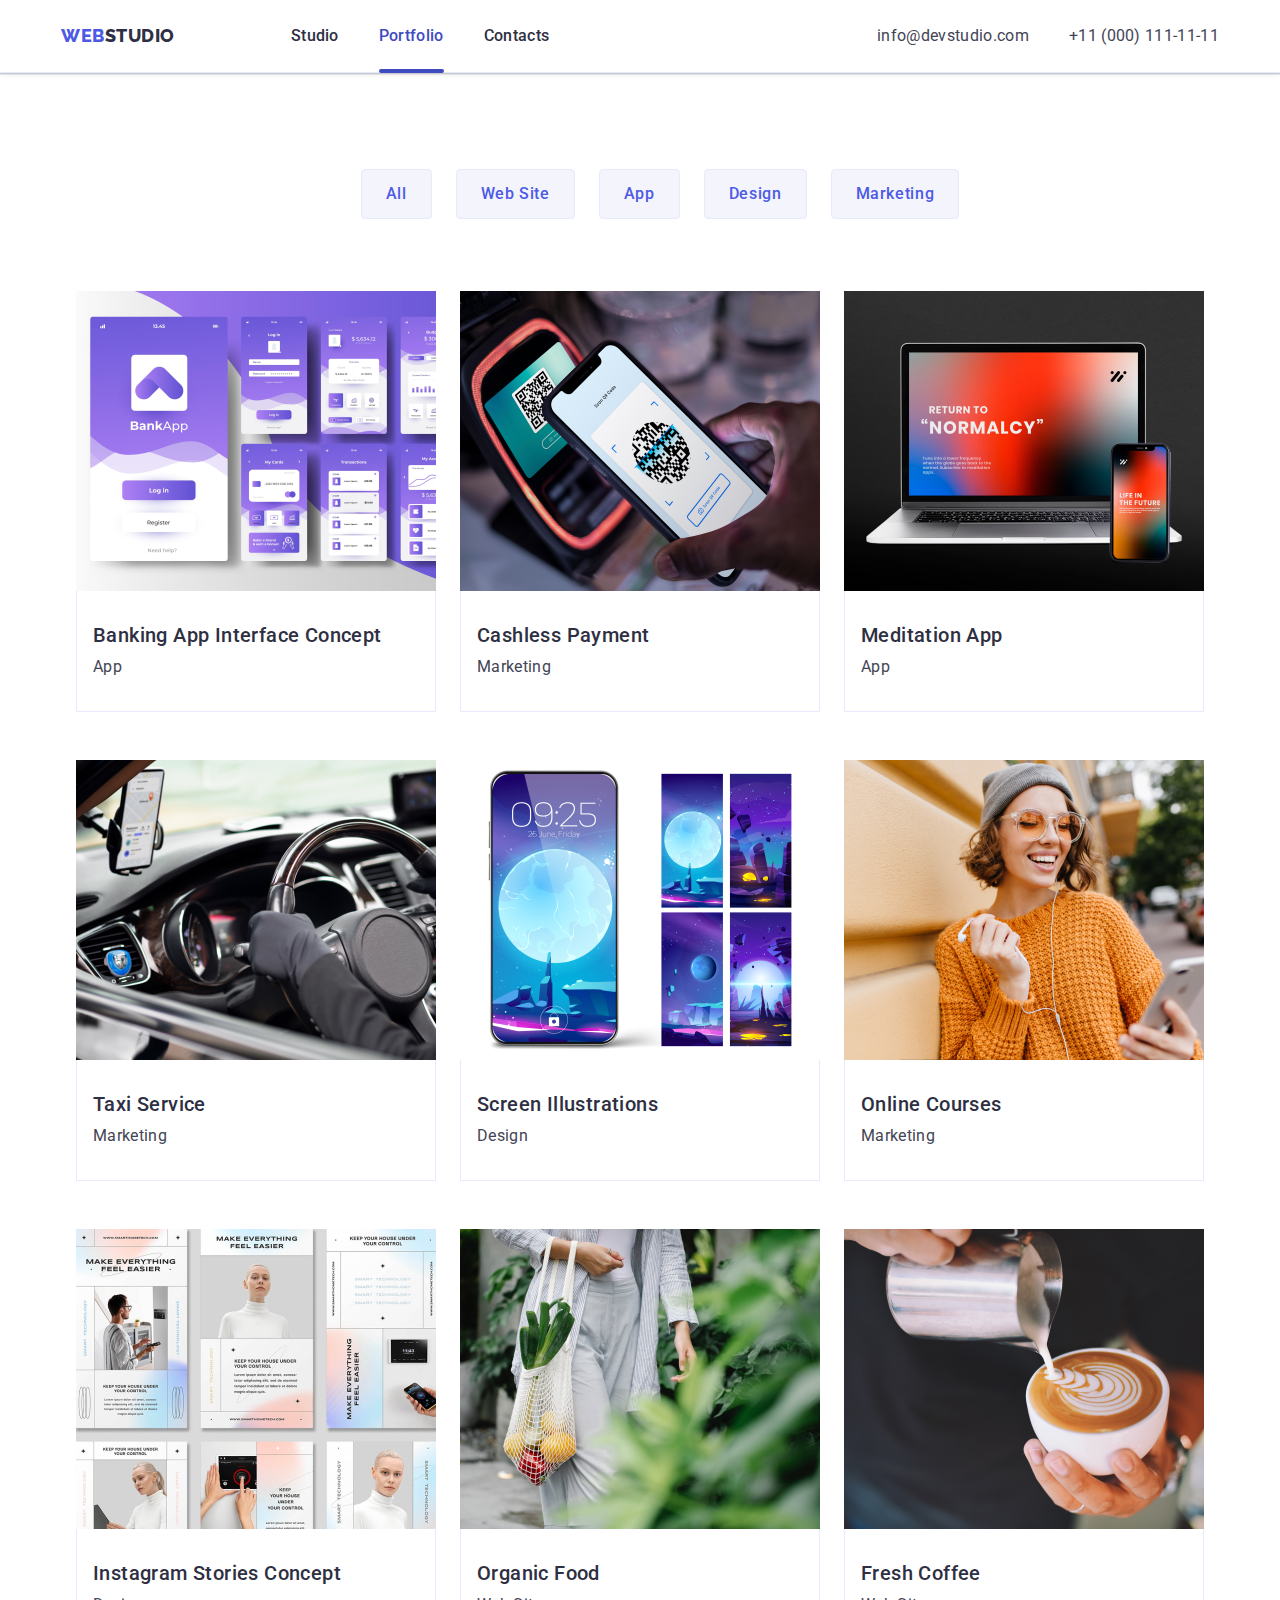
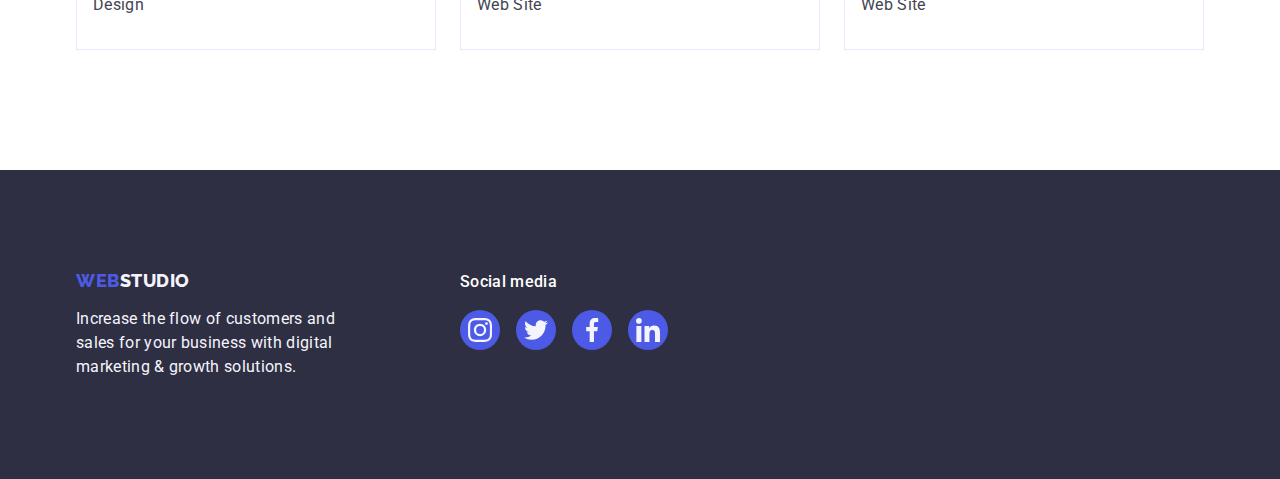
==== commit 62144225: "animation add-on2" ====
--- a/portfolio.html
+++ b/portfolio.html
@@ -273,28 +273,36 @@
 
             <div class="footer-social-media">
                 <p class="social-media-title">Social media</p>
-                <div class="footer-logo-list">
-                    <a class="footer-logo-link link" href="">
-                        <svg class="" width="24" height="24">
-                            <use href="./images/icons.svg#instagram"></use>
-                        </svg>
-                    </a>
-                    <a class="footer-logo-link link" href="">
-                        <svg class="" width="24" height="24">
-                            <use href="./images/icons.svg#twitter"></use>
-                        </svg>
-                    </a>
-                    <a class="footer-logo-link link" href="">
-                        <svg class="" width="24" height="24">
-                            <use href="./images/icons.svg#facebook"></use>
-                        </svg>
-                    </a>
-                    <a class="footer-logo-link link" href="">
-                        <svg class="" width="24" height="24">
-                            <use href="./images/icons.svg#linkedin"></use>
-                        </svg>
-                    </a>
-                </div>
+                <ul class="footer-icons-list list">
+                    <li class="footer-list">
+                        <a class="footer-icon-link link" href="">
+                            <svg class="footer-icon" width="24" height="24">
+                                <use href="./images/icons.svg#instagram"></use>
+                            </svg>
+                        </a>
+                    </li>
+                    <li class="footer-list">
+                        <a class="footer-icon-link link" href="">
+                            <svg class="footer-icon" width="24" height="24">
+                                <use href="./images/icons.svg#twitter"></use>
+                            </svg>
+                        </a>
+                    </li>
+                    <li class="footer-list">
+                        <a class="footer-icon-link link" href="">
+                            <svg class="footer-icon" width="24" height="24">
+                                <use href="./images/icons.svg#facebook"></use>
+                            </svg>
+                        </a>
+                    </li>
+                    <li class="footer-list">
+                        <a class="footer-icon-link link" href="">
+                            <svg class="footer-icon" width="24" height="24">
+                                <use href="./images/icons.svg#linkedin"></use>
+                            </svg>
+                        </a>
+                    </li>
+                </ul>
             </div>
 
         </div>
--- a/css/styles.css
+++ b/css/styles.css
@@ -8,6 +8,7 @@
     --Green: #31D0AA;
     --Dairy: #FCFCFC;
     --CornFlower: #E7E9FC;
+    --LightSlate: #8E8F99;
 }
 
 body {
@@ -57,6 +58,7 @@
 /* Header */
 
 .page-header {
+    box-shadow: 0px 2px 1px rgba(46, 47, 66, 0.08), 0px 1px 1px rgba(46, 47, 66, 0.16), 0px 1px 6px rgba(46, 47, 66, 0.08);
     background-color: var(--WhiteBackground);
     border-bottom: 1px solid #E7E9FC;
 }
@@ -122,6 +124,7 @@
 .nav-links.active::after {
 content: "";
 position: absolute;
+bottom: -1px;
 top: 42.5px;
 display: block;
 width: 100%;
@@ -336,7 +339,7 @@
 }
 
 .team-item {
-    padding: 32px 16px;
+    padding: 32px 0;
 }
 
 .list-title {
@@ -360,22 +363,24 @@
 .team-logo {
     display: flex;
     justify-content: center;
-    align-items: center;
     gap: 24px;
     margin-top: 8px;
 }
 
-.team-logo-link {
-    display: flex;
-    justify-content: center;
-    align-items: center;
+.team-logo-list {
     width: 40px;
     height: 40px;
+}
+
+.team-logo-link {
+    display: flex;
+    justify-content: center;
+    align-items: center;
     border-radius: 50%;
     background-color: var(--PrimaryBrand);
-    transition-property: background-color;
-    transition-duration: 250ms;
-    transition-timing-function: cubic-bezier(0.4, 0, 0.2, 1);
+    width: 100%;
+    height: 100%;
+    transition: background-color 250ms cubic-bezier(0.4, 0, 0.2, 1);
 }
 
 .team-logo-link:hover,
@@ -383,48 +388,59 @@
     background-color: var(--PressedState);
 }
 
+.team-icon {
+    fill: var(--Cloud);
+}
+
 
 /* Customers */
+
+.customers {
+    padding: 120px 0;
+}
 
 .customers-title {
     color: var(--TextColor);
     font-size: 36px;
     font-weight: 700;
-    line-height: 40px;
+    line-height: 1.11;
     letter-spacing: 0.72px;
     text-transform: capitalize;
     text-align: center;
-    margin-top: 120px;
     margin-bottom: 72px;
 }
 
 .customers-list {
-    display: inline-flex;
-    align-items: flex-start;
+    display: flex;
     gap: 24px;
-    margin-bottom: 120px;
 }
 
 .customers-component {
-    display: flex;
-    justify-content: center;
-    align-items: center;
-    width: 168px;
+    width: calc((100% - 120px) / 6);
     height: 88px;
+}
+
+.customers-link {
+    display: flex;
+    justify-content: center;
+    align-items: center;
+    width: 100%;
+    height: 100%;
+    border: 1px solid #8E8F99;
     border-radius: 4px;
-    border: 1px solid #8E8F99;
-    transition-property: border-color;
-    transition-duration: 250ms;
-    transition-timing-function: cubic-bezier(0.4, 0, 0.2, 1);
-}
-
-.customers-component:hover,
-.customers-component:focus {
-    border-color: var(--PressedState);
+    color: var(--LightSlate);
+    transition: border-color 250ms cubic-bezier(0.4, 0, 0.2, 1),
+        color 250ms cubic-bezier(0.4, 0, 0.2, 1);
+}
+
+.customers-link:hover,
+.customers-link:focus {
+    border-color: #404bbf;
+    color: #404bbf;
 }
 
 .customers-logo {
-    fill: #8E8F99;
+    fill: currentColor;
     transition-property: fill;
     transition-duration: 250ms;
     transition-timing-function: cubic-bezier(0.4, 0, 0.2, 1);
@@ -466,10 +482,14 @@
 
 .footer-container{
     display: flex;
+    align-items: baseline;
+}
+
+.footer-information {
+    margin-right: 120px
 }
 
 .footer-social-media {
-    margin-left: 120px;
     width: 208px;
     height: 80px;
 }
@@ -483,29 +503,37 @@
     margin-bottom: 16px;
 }
 
-.footer-logo-list {
+.footer-icons-list {
     display: flex;
     justify-content: center;
     align-items: center;
     gap: 16px;
-}
-
-.footer-logo-link {
-    display: flex;
-    justify-content: center;
-    align-items: center;
+    padding: 0;
+}
+
+.footer-list {
     width: 40px;
     height: 40px;
+}
+
+.footer-icon-link {
+    display: flex;
+    justify-content: center;
+    align-items: center;
+    width: 100%;
+    height: 100%;
     border-radius: 50%;
     background-color: var(--PrimaryBrand);
-    transition-property: background-color;
-    transition-duration: 250ms;
-    transition-timing-function: cubic-bezier(0.4, 0, 0.2, 1);
-}
-
-.footer-logo-link:hover,
+    transition: background-color 250ms cubic-bezier(0.4, 0, 0.2, 1);
+}
+
+.footer-icon {
+    fill: var(--Cloud);
+}
+
+.footer-icon-link:hover,
 .footer-logo-link:focus {
-    background-color: var(--Green);
+    background-color: #31d0aa;
 }
 
 
@@ -519,20 +547,20 @@
     width: 100%;
     height: 100%;
     background-color: rgba(46, 47, 66, 0.40);
-    transition: opacity 250ms ease-out, visibility 250ms ease-out;
+    transition: opacity 250ms cubic-bezier(0.4, 0, 0.2, 1), visibility 250ms cubic-bezier(0.4, 0, 0.2, 1);
 }
 
 .modal {
     position: absolute;
     top: 50%;
     left: 50%;
-    transform: translateX(-50%) translateY(-50%);
+    transform: translate(-50%, -50%) scale(1);
     width: 408px;
-    height: 584px;
+    min-height: 584px;
     background-color: var(--Dairy);
     border-radius: 4px;
     box-shadow: 0px 2px 1px 0px rgba(0, 0, 0, 0.20), 0px 1px 3px 0px rgba(0, 0, 0, 0.12), 0px 1px 1px 0px rgba(0, 0, 0, 0.14);
-    transition: opacity 300ms ease-out 250ms, transform 300ms ease-out 250ms;
+    transition: transform 250ms cubic-bezier(0.4, 0, 0.2, 1);
 }
 
 .backdrop.is-hidden .modal {
@@ -546,12 +574,14 @@
     right: 24px;
     width: 24px;
     height: 24px;
-    border-radius: 24px;
+    border-radius: 50%;
     border: 1px solid rgba(0, 0, 0, 0.10);
     background: var(--CornFlower);
     display: flex;
     justify-content: center;
     align-items: center;
+    padding: 0;
+    transition: background-color 250ms cubic-bezier(0.4, 0, 0.2, 1), border 250ms cubic-bezier(0.4, 0, 0.2, 1);
 }
 
 .backdrop.is-hidden {
@@ -561,16 +591,19 @@
 
 }
 
-.modal-btn:active {
-    background-color: var(--PressedState);
-    border: 0;
-}
-
-.modal-btn:active .modal-icon {
-    fill: #FFFFFF;
+.modal-btn:hover,
+.modal-btn:focus {
+    background-color: #404bbf;
+    border: none;
+}
+
+.modal-btn:hover .modal-icon,
+.modal-btn:focus .modal-icon {
+    fill: #ffffff;
 }
 
 .modal-icon {
+    transition: fill 250ms cubic-bezier(0.4, 0, 0.2, 1);
     fill: var(--TextColor);
 }
 
